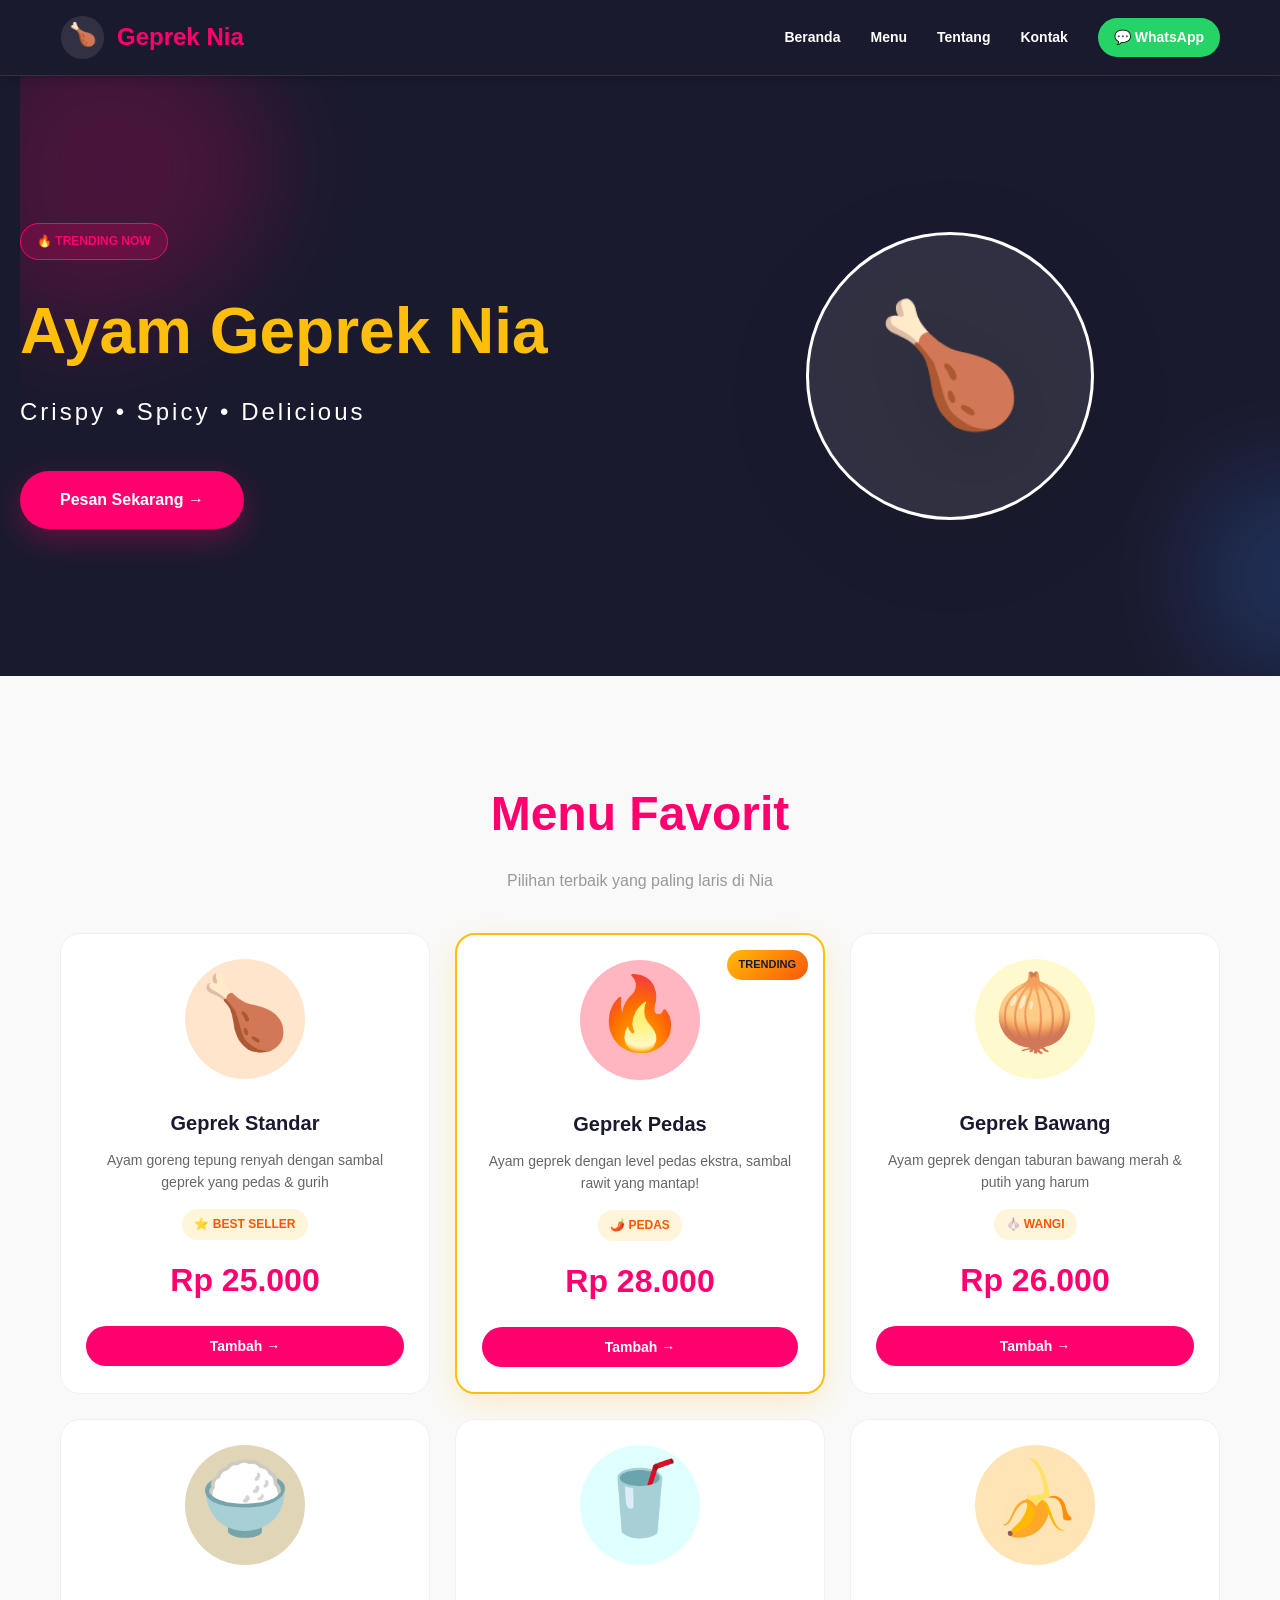
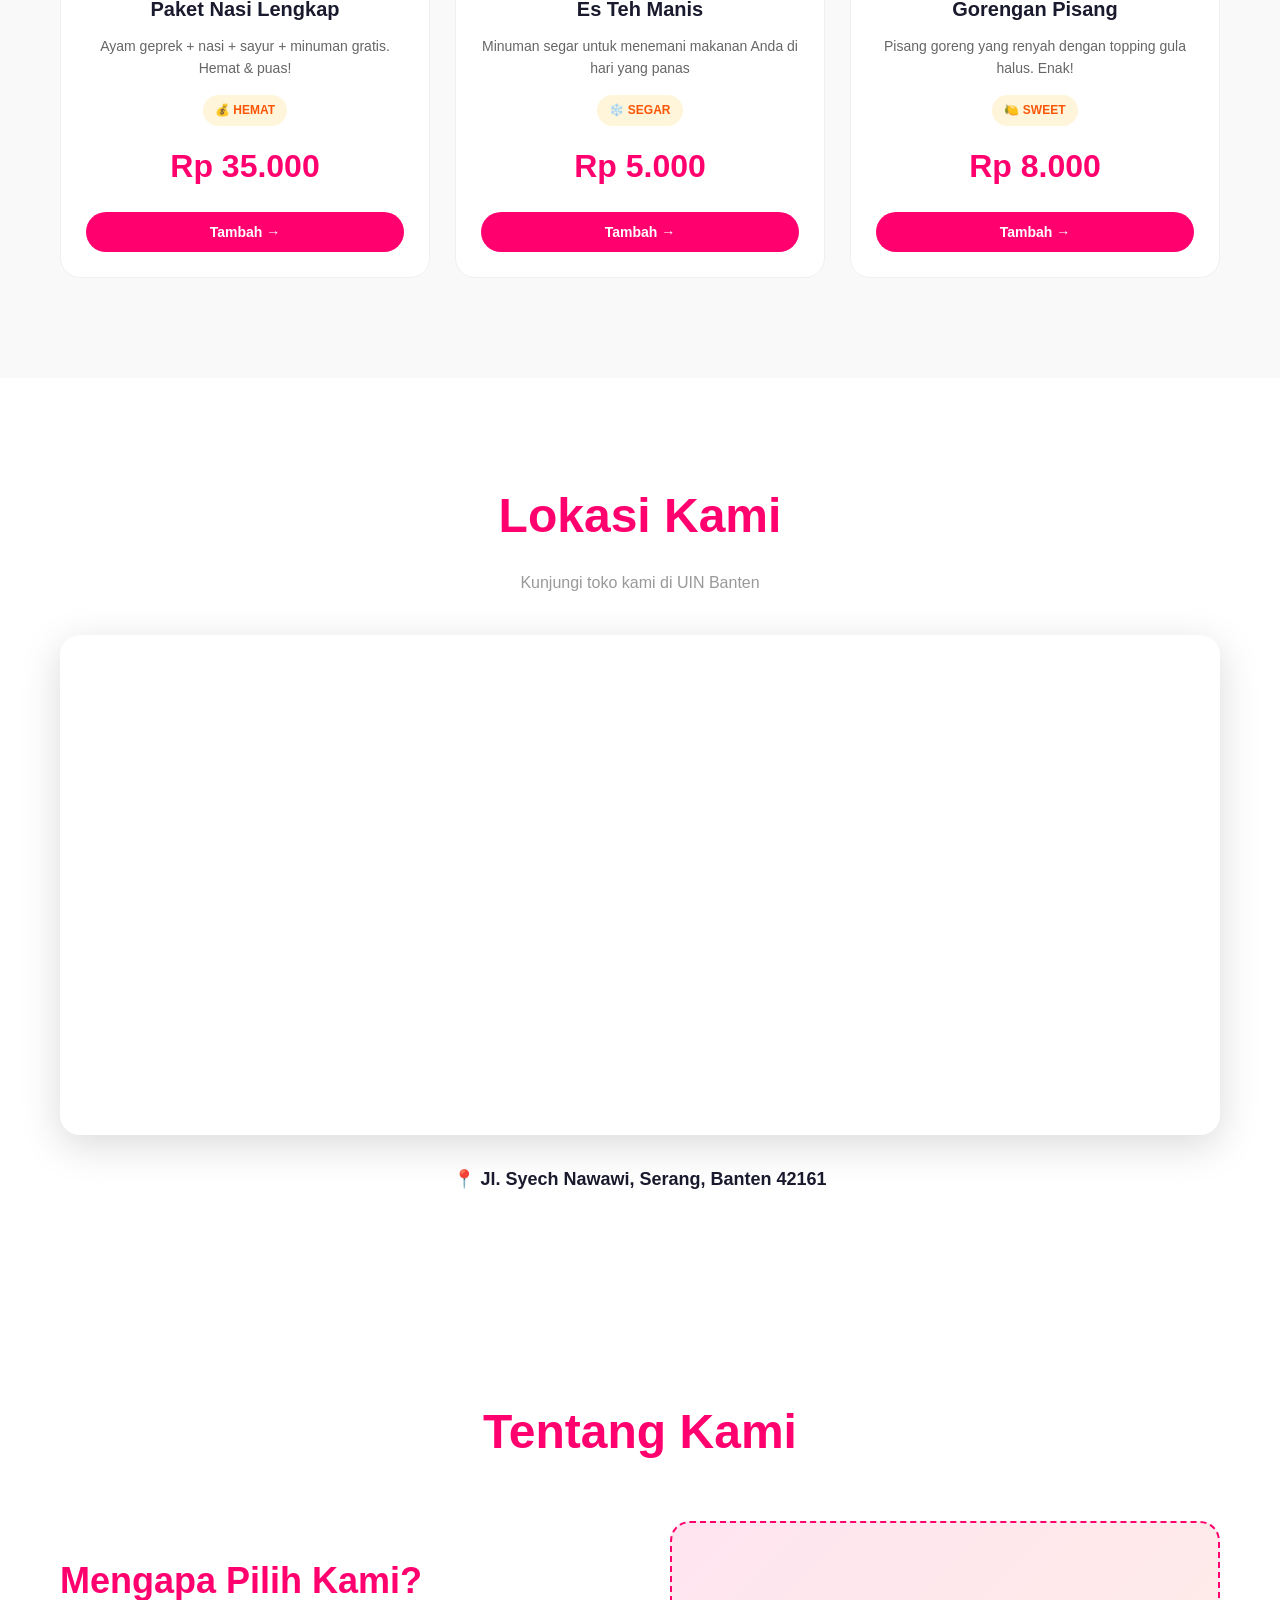
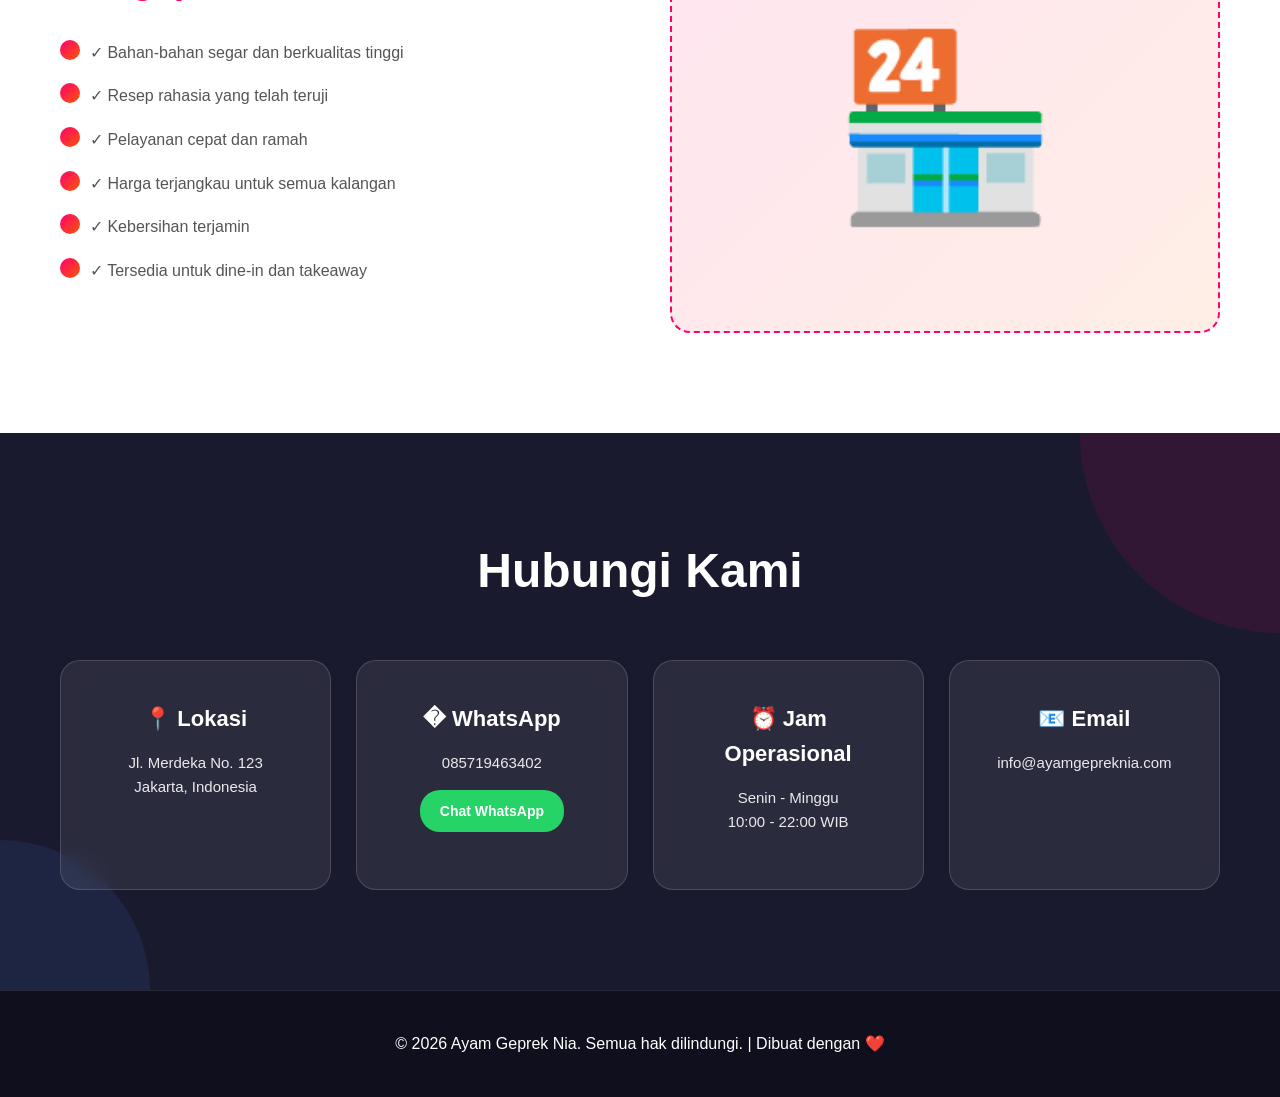
==== index.html @ e09f2ef0 "first commit" ====
<!DOCTYPE html>
<html lang="id">
<head>
    <meta charset="UTF-8">
    <meta name="viewport" content="width=device-width, initial-scale=1.0">
    <title>Ayam Geprek Nia - Restoran Makanan Lezat</title>
    <link rel="stylesheet" href="style.css">
</head>
<body>
    <!-- Header -->
    <header class="header">
        <div class="container">
            <div class="logo">
                <svg class="logo-svg" viewBox="0 0 100 100" xmlns="http://www.w3.org/2000/svg">
                    <circle cx="50" cy="50" r="48" fill="#fff" opacity="0.1"/>
                    <text x="50" y="60" font-size="50" font-weight="bold" text-anchor="middle" fill="#fff">🍗</text>
                </svg>
                <h1>Geprek Nia</h1>
            </div>
            <nav class="nav">
                <a href="#home">Beranda</a>
                <a href="#menu">Menu</a>
                <a href="#tentang">Tentang</a>
                <a href="#kontak">Kontak</a>
                <a href="https://wa.me/6285719463402" class="nav-whatsapp" target="_blank">💬 WhatsApp</a>
            </nav>
        </div>
    </header>

    <!-- Hero Section -->
    <section id="home" class="hero">
        <div class="hero-background">
            <div class="blob blob-1"></div>
            <div class="blob blob-2"></div>
        </div>
        <div class="hero-content">
            <span class="hero-badge">🔥 TRENDING NOW</span>
            <h2>Ayam Geprek Nia</h2>
            <p>Crispy • Spicy • Delicious</p>
            <a href="https://wa.me/6285719463402?text=Halo%20Geprek%20Nia%2C%20saya%20ingin%20memesan..." class="btn-order" target="_blank">Pesan Sekarang →</a>
        </div>
        <div class="hero-image">
            <svg viewBox="0 0 200 200" xmlns="http://www.w3.org/2000/svg" class="chicken-svg">
                <circle cx="100" cy="100" r="95" fill="rgba(255,255,255,0.1)" stroke="#fff" stroke-width="2"/>
                <text x="100" y="120" font-size="80" text-anchor="middle" fill="#fff">🍗</text>
            </svg>
        </div>
    </section>

    <!-- Menu Section -->
    <section id="menu" class="menu">
        <div class="container">
            <h2 class="section-title">Menu Favorit</h2>
            <p class="section-subtitle">Pilihan terbaik yang paling laris di Nia</p>
            
            <div class="menu-grid">
                <!-- Menu Item 1 -->
                <div class="menu-item">
                    <div class="menu-image">
                        <svg viewBox="0 0 100 100" xmlns="http://www.w3.org/2000/svg">
                            <circle cx="50" cy="50" r="50" fill="#FFE5CC"/>
                            <text x="50" y="65" font-size="60" text-anchor="middle">🍗</text>
                        </svg>
                    </div>
                    <h3>Geprek Standar</h3>
                    <p>Ayam goreng tepung renyah dengan sambal geprek yang pedas & gurih</p>
                    <div class="menu-badge">⭐ BEST SELLER</div>
                    <span class="price">Rp 25.000</span>
                    <button class="btn-add">Tambah →</button>
                </div>

                <!-- Menu Item 2 -->
                <div class="menu-item featured">
                    <div class="menu-image">
                        <svg viewBox="0 0 100 100" xmlns="http://www.w3.org/2000/svg">
                            <circle cx="50" cy="50" r="50" fill="#FFB6C1"/>
                            <text x="50" y="65" font-size="60" text-anchor="middle">🔥</text>
                        </svg>
                    </div>
                    <div class="featured-badge">TRENDING</div>
                    <h3>Geprek Pedas</h3>
                    <p>Ayam geprek dengan level pedas ekstra, sambal rawit yang mantap!</p>
                    <div class="menu-badge">🌶️ PEDAS</div>
                    <span class="price">Rp 28.000</span>
                    <button class="btn-add">Tambah →</button>
                </div>

                <!-- Menu Item 3 -->
                <div class="menu-item">
                    <div class="menu-image">
                        <svg viewBox="0 0 100 100" xmlns="http://www.w3.org/2000/svg">
                            <circle cx="50" cy="50" r="50" fill="#FFFACD"/>
                            <text x="50" y="65" font-size="60" text-anchor="middle">🧅</text>
                        </svg>
                    </div>
                    <h3>Geprek Bawang</h3>
                    <p>Ayam geprek dengan taburan bawang merah & putih yang harum</p>
                    <div class="menu-badge">🧄 WANGI</div>
                    <span class="price">Rp 26.000</span>
                    <button class="btn-add">Tambah →</button>
                </div>

                <!-- Menu Item 4 -->
                <div class="menu-item">
                    <div class="menu-image">
                        <svg viewBox="0 0 100 100" xmlns="http://www.w3.org/2000/svg">
                            <circle cx="50" cy="50" r="50" fill="#E0D5B7"/>
                            <text x="50" y="65" font-size="60" text-anchor="middle">🍚</text>
                        </svg>
                    </div>
                    <h3>Paket Nasi Lengkap</h3>
                    <p>Ayam geprek + nasi + sayur + minuman gratis. Hemat & puas!</p>
                    <div class="menu-badge">💰 HEMAT</div>
                    <span class="price">Rp 35.000</span>
                    <button class="btn-add">Tambah →</button>
                </div>

                <!-- Menu Item 5 -->
                <div class="menu-item">
                    <div class="menu-image">
                        <svg viewBox="0 0 100 100" xmlns="http://www.w3.org/2000/svg">
                            <circle cx="50" cy="50" r="50" fill="#E0FFFF"/>
                            <text x="50" y="65" font-size="60" text-anchor="middle">🥤</text>
                        </svg>
                    </div>
                    <h3>Es Teh Manis</h3>
                    <p>Minuman segar untuk menemani makanan Anda di hari yang panas</p>
                    <div class="menu-badge">❄️ SEGAR</div>
                    <span class="price">Rp 5.000</span>
                    <button class="btn-add">Tambah →</button>
                </div>

                <!-- Menu Item 6 -->
                <div class="menu-item">
                    <div class="menu-image">
                        <svg viewBox="0 0 100 100" xmlns="http://www.w3.org/2000/svg">
                            <circle cx="50" cy="50" r="50" fill="#FFE4B5"/>
                            <text x="50" y="65" font-size="60" text-anchor="middle">🍌</text>
                        </svg>
                    </div>
                    <h3>Gorengan Pisang</h3>
                    <p>Pisang goreng yang renyah dengan topping gula halus. Enak!</p>
                    <div class="menu-badge">🍋 SWEET</div>
                    <span class="price">Rp 8.000</span>
                    <button class="btn-add">Tambah →</button>
                </div>
            </div>
        </div>
    </section>

    <!-- Peta Section -->
    <section id="peta" class="peta">
        <div class="container">
            <h2 class="section-title">Lokasi Kami</h2>
            <p class="section-subtitle">Kunjungi toko kami di UIN Banten</p>
            <div class="peta-container">
                <iframe class="peta-embed" src="https://www.google.com/maps/embed?pb=!1m18!1m12!1m3!1d3960.8637779384717!2d106.16564!3d-6.297699!2m3!1f0!2f0!3f0!3m2!1i1024!2i768!4f13.1!3m3!1m2!1s0x2e42017f0c0c0001%3A0x0!2sUIN%20Sultan%20Maulana%20Hasanuddin%20Banten!5e0!3m2!1sid!2sid!4v1687000000000" width="600" height="450" style="border:0;" allowfullscreen="" loading="lazy" referrerpolicy="no-referrer-when-downgrade"></iframe>
            </div>
            <p class="alamat-text">📍 Jl. Syech Nawawi, Serang, Banten 42161</p>
        </div>
    </section>

    <!-- Tentang Section -->
    <section id="tentang" class="tentang">
        <div class="container">
            <h2 class="section-title">Tentang Kami</h2>
            <div class="tentang-content">
                <div class="tentang-text">
                    <h3>Mengapa Pilih Kami?</h3>
                    <ul class="tentang-list">
                        <li>✓ Bahan-bahan segar dan berkualitas tinggi</li>
                        <li>✓ Resep rahasia yang telah teruji</li>
                        <li>✓ Pelayanan cepat dan ramah</li>
                        <li>✓ Harga terjangkau untuk semua kalangan</li>
                        <li>✓ Kebersihan terjamin</li>
                        <li>✓ Tersedia untuk dine-in dan takeaway</li>
                    </ul>
                </div>
                <div class="tentang-image">
                    <div class="image-placeholder">🏪</div>
                </div>
            </div>
        </div>
    </section>

    <!-- Kontak Section -->
    <section id="kontak" class="kontak">
        <div class="container">
            <h2 class="section-title">Hubungi Kami</h2>
            <div class="kontak-content">
                <div class="kontak-item">
                    <h3>📍 Lokasi</h3>
                    <p>Jl. Merdeka No. 123<br>Jakarta, Indonesia</p>
                </div>
                <div class="kontak-item">
                    <h3>� WhatsApp</h3>
                    <p>085719463402</p>
                    <a href="https://wa.me/6285719463402" class="btn-whatsapp" target="_blank">Chat WhatsApp</a>
                </div>
                <div class="kontak-item">
                    <h3>⏰ Jam Operasional</h3>
                    <p>Senin - Minggu<br>10:00 - 22:00 WIB</p>
                </div>
                <div class="kontak-item">
                    <h3>📧 Email</h3>
                    <p>info@ayamgepreknia.com</p>
                </div>
            </div>
        </div>
    </section>

    <!-- Footer -->
    <footer class="footer">
        <div class="container">
            <p>&copy; 2026 Ayam Geprek Nia. Semua hak dilindungi. | Dibuat dengan ❤️</p>
        </div>
    </footer>
</body>
</html>
---- style.css ----
* {
    margin: 0;
    padding: 0;
    box-sizing: border-box;
}

:root {
    --primary: #FF006E;
    --secondary: #FB5607;
    --accent: #FFBE0B;
    --dark: #1a1a2e;
    --light: #f9f9f9;
    --white: #ffffff;
    --purple: #8338EC;
    --cyan: #3A86FF;
    --green-wa: #25D366;
}

body {
    font-family: 'Inter', 'Segoe UI', sans-serif;
    line-height: 1.6;
    color: var(--dark);
    overflow-x: hidden;
    background: #f5f5f5;
}

.container {
    max-width: 1200px;
    margin: 0 auto;
    padding: 0 20px;
}

/* Header */
.header {
    background: var(--dark);
    color: var(--white);
    padding: 15px 0;
    position: sticky;
    top: 0;
    z-index: 100;
    backdrop-filter: blur(10px);
    border-bottom: 1px solid rgba(255,255,255,0.1);
    box-shadow: 0 2px 10px rgba(0,0,0,0.2);
}

.header .container {
    display: flex;
    justify-content: space-between;
    align-items: center;
}

.logo {
    display: flex;
    align-items: center;
    gap: 12px;
}

.logo-svg {
    width: 45px;
    height: 45px;
}

.logo h1 {
    font-size: 24px;
    font-weight: 800;
    color: var(--primary);
}

.nav {
    display: flex;
    gap: 30px;
    align-items: center;
}

.nav a {
    color: var(--white);
    text-decoration: none;
    font-weight: 600;
    font-size: 14px;
    transition: all 0.3s ease;
    position: relative;
}

.nav a::after {
    content: '';
    position: absolute;
    bottom: -5px;
    left: 0;
    width: 0;
    height: 2px;
    background: var(--primary);
    transition: width 0.3s ease;
}

.nav a:hover::after {
    width: 100%;
}

.nav-whatsapp {
    background: var(--green-wa);
    color: var(--white) !important;
    padding: 8px 16px;
    border-radius: 20px;
    font-weight: 700;
    transition: all 0.3s ease;
}

.nav-whatsapp:hover {
    transform: scale(1.05);
    box-shadow: 0 5px 15px rgba(37, 211, 102, 0.4);
}

/* Hero Section */
.hero {
    position: relative;
    padding: 100px 20px;
    min-height: 600px;
    display: flex;
    align-items: center;
    justify-content: space-between;
    overflow: hidden;
    background: var(--dark);
}

.hero-background {
    position: absolute;
    width: 100%;
    height: 100%;
    overflow: hidden;
    z-index: 1;
}

.blob {
    position: absolute;
    background: var(--primary);
    border-radius: 40% 60% 70% 30% / 40% 50% 60% 50%;
    filter: blur(50px);
    opacity: 0.2;
    animation: blobAnimation 8s infinite;
}

.blob-1 {
    width: 300px;
    height: 300px;
    top: -50px;
    left: -50px;
}

.blob-2 {
    width: 200px;
    height: 200px;
    bottom: 0;
    right: -100px;
    background: var(--cyan);
    animation: blobAnimation 10s infinite reverse;
}

.hero-content {
    flex: 1;
    z-index: 2;
    color: var(--white);
}

.hero-badge {
    display: inline-block;
    background: rgba(255, 0, 110, 0.2);
    border: 1px solid var(--primary);
    color: var(--primary);
    padding: 8px 16px;
    border-radius: 20px;
    font-size: 12px;
    font-weight: 700;
    margin-bottom: 20px;
    backdrop-filter: blur(10px);
    animation: fadeInUp 0.8s ease;
}

.hero-content h2 {
    font-size: 64px;
    font-weight: 900;
    margin-bottom: 10px;
    color: var(--accent);
    animation: fadeInUp 0.8s ease 0.2s both;
}

.hero-content p {
    font-size: 24px;
    margin-bottom: 40px;
    opacity: 0.8;
    letter-spacing: 3px;
    animation: fadeInUp 0.8s ease 0.4s both;
}

.btn-order {
    display: inline-block;
    background: var(--primary);
    color: var(--white);
    padding: 16px 40px;
    font-size: 16px;
    border: none;
    border-radius: 30px;
    cursor: pointer;
    font-weight: 700;
    transition: all 0.3s ease;
    box-shadow: 0 10px 30px rgba(255, 0, 110, 0.3);
    animation: fadeInUp 0.8s ease 0.6s both;
    text-decoration: none;
    text-align: center;
}

.btn-order:hover {
    transform: translateY(-5px);
    box-shadow: 0 15px 40px rgba(255, 0, 110, 0.4);
}

.hero-image {
    flex: 1;
    display: flex;
    justify-content: center;
    align-items: center;
    z-index: 2;
}

.chicken-svg {
    width: 300px;
    height: 300px;
    filter: drop-shadow(0 20px 40px rgba(0,0,0,0.3));
    animation: float 3s ease-in-out infinite;
}

/* Section Title */
.section-title {
    font-size: 48px;
    font-weight: 900;
    text-align: center;
    margin-bottom: 15px;
    color: var(--primary);
}

.section-subtitle {
    text-align: center;
    color: #999;
    font-size: 16px;
    margin-bottom: 40px;
    font-weight: 500;
}

/* Menu Section */
.menu {
    padding: 100px 20px;
    background: var(--light);
}

.menu-grid {
    display: grid;
    grid-template-columns: repeat(auto-fit, minmax(300px, 1fr));
    gap: 25px;
    margin-top: 40px;
}

.menu-item {
    background: var(--white);
    border-radius: 20px;
    padding: 25px;
    text-align: center;
    border: 1px solid #f0f0f0;
    transition: all 0.4s cubic-bezier(0.23, 1, 0.320, 1);
    position: relative;
    overflow: hidden;
}

.menu-item::before {
    content: '';
    position: absolute;
    top: 0;
    left: 0;
    right: 0;
    bottom: 0;
    background: linear-gradient(135deg, rgba(255, 0, 110, 0.05) 0%, rgba(251, 86, 7, 0.05) 100%);
    opacity: 0;
    transition: opacity 0.4s ease;
    z-index: 0;
}

.menu-item:hover {
    transform: translateY(-15px);
    box-shadow: 0 20px 50px rgba(0,0,0,0.15);
    border-color: var(--primary);
}

.menu-item:hover::before {
    opacity: 1;
}

.menu-item.featured {
    border: 2px solid var(--accent);
    box-shadow: 0 10px 35px rgba(255, 190, 11, 0.2);
}

.menu-item.featured:hover {
    box-shadow: 0 20px 50px rgba(255, 190, 11, 0.3);
}

.featured-badge {
    position: absolute;
    top: 15px;
    right: 15px;
    background: linear-gradient(135deg, var(--accent) 0%, var(--secondary) 100%);
    color: var(--dark);
    padding: 6px 12px;
    border-radius: 20px;
    font-size: 11px;
    font-weight: 800;
    z-index: 2;
}

.menu-image {
    position: relative;
    z-index: 1;
    margin-bottom: 20px;
}

.menu-image svg {
    width: 120px;
    height: 120px;
    margin: 0 auto;
}

.menu-item h3 {
    font-size: 20px;
    margin-bottom: 10px;
    color: var(--dark);
    font-weight: 800;
    z-index: 1;
    position: relative;
}

.menu-item p {
    color: #666;
    font-size: 14px;
    margin-bottom: 15px;
    height: auto;
    z-index: 1;
    position: relative;
}

.menu-badge {
    display: inline-block;
    background: rgba(255, 190, 11, 0.15);
    color: var(--secondary);
    padding: 6px 12px;
    border-radius: 20px;
    font-size: 12px;
    font-weight: 700;
    margin-bottom: 15px;
    z-index: 1;
    position: relative;
}

.price {
    display: block;
    font-size: 32px;
    font-weight: 900;
    color: var(--primary);
    margin-bottom: 20px;
    z-index: 1;
    position: relative;
}

.btn-add {
    background: var(--primary);
    color: var(--white);
    padding: 12px 30px;
    border: none;
    border-radius: 25px;
    cursor: pointer;
    font-weight: 700;
    font-size: 14px;
    transition: all 0.3s ease;
    width: 100%;
    z-index: 1;
    position: relative;
}

.btn-add:hover {
    transform: scale(1.05);
    box-shadow: 0 10px 25px rgba(255, 0, 110, 0.3);
}

/* Peta Section */
.peta {
    padding: 100px 20px;
    background: var(--white);
}

.peta-container {
    display: flex;
    justify-content: center;
    margin-bottom: 30px;
    border-radius: 20px;
    overflow: hidden;
    box-shadow: 0 10px 40px rgba(0,0,0,0.15);
}

.peta-embed {
    width: 100%;
    max-width: 800px;
    height: 500px;
    border-radius: 20px;
}

.alamat-text {
    text-align: center;
    font-size: 18px;
    color: var(--dark);
    font-weight: 600;
    margin-top: 30px;
}

/* Tentang Section */
.tentang {
    padding: 100px 20px;
    background: var(--white);
}

.tentang-content {
    display: grid;
    grid-template-columns: 1fr 1fr;
    gap: 60px;
    align-items: center;
    margin-top: 50px;
}

.tentang-text h3 {
    font-size: 36px;
    margin-bottom: 30px;
    font-weight: 900;
    color: var(--primary);
}

.tentang-list {
    list-style: none;
}

.tentang-list li {
    font-size: 16px;
    margin-bottom: 18px;
    color: #555;
    font-weight: 500;
    transition: all 0.3s ease;
    padding-left: 30px;
    position: relative;
}

.tentang-list li::before {
    content: '';
    position: absolute;
    left: 0;
    width: 20px;
    height: 20px;
    background: linear-gradient(135deg, var(--primary) 0%, var(--secondary) 100%);
    border-radius: 50%;
    display: flex;
    align-items: center;
    justify-content: center;
    font-size: 12px;
}

.tentang-list li:hover {
    color: var(--primary);
    transform: translateX(10px);
}

.image-placeholder {
    font-size: 180px;
    text-align: center;
    background: linear-gradient(135deg, rgba(255, 0, 110, 0.1) 0%, rgba(251, 86, 7, 0.1) 100%);
    padding: 60px 40px;
    border-radius: 20px;
    border: 2px dashed var(--primary);
}

/* Kontak Section */
.kontak {
    background: var(--dark);
    color: var(--white);
    padding: 100px 20px;
    position: relative;
    overflow: hidden;
}

.kontak::before {
    content: '';
    position: absolute;
    width: 400px;
    height: 400px;
    background: var(--primary);
    border-radius: 50%;
    top: -200px;
    right: -200px;
    opacity: 0.1;
    z-index: 1;
}

.kontak::after {
    content: '';
    position: absolute;
    width: 300px;
    height: 300px;
    background: var(--cyan);
    border-radius: 50%;
    bottom: -150px;
    left: -150px;
    opacity: 0.1;
    z-index: 1;
}

.kontak .section-title {
    color: var(--white);
    position: relative;
    z-index: 2;
}

.kontak-content {
    display: grid;
    grid-template-columns: repeat(auto-fit, minmax(250px, 1fr));
    gap: 25px;
    margin-top: 50px;
    position: relative;
    z-index: 2;
}

.kontak-item {
    text-align: center;
    padding: 40px;
    background: rgba(255, 255, 255, 0.08);
    border: 1px solid rgba(255, 255, 255, 0.15);
    border-radius: 20px;
    backdrop-filter: blur(10px);
    transition: all 0.3s ease;
}

.kontak-item:hover {
    background: rgba(255, 255, 255, 0.12);
    border-color: var(--primary);
    transform: translateY(-10px);
}

.kontak-item h3 {
    font-size: 22px;
    margin-bottom: 15px;
    font-weight: 800;
}

.kontak-item p {
    font-size: 15px;
    opacity: 0.9;
    margin-bottom: 15px;
}

.btn-whatsapp {
    display: inline-block;
    background: var(--green-wa);
    color: var(--white);
    padding: 10px 20px;
    border-radius: 20px;
    text-decoration: none;
    font-weight: 700;
    transition: all 0.3s ease;
    font-size: 14px;
}

.btn-whatsapp:hover {
    transform: scale(1.05);
    box-shadow: 0 5px 15px rgba(37, 211, 102, 0.4);
}

/* Footer */
.footer {
    background: #0f0f1e;
    color: var(--white);
    text-align: center;
    padding: 40px 20px;
    font-weight: 500;
    border-top: 1px solid rgba(255,255,255,0.1);
}

/* Animations */
@keyframes fadeInUp {
    from {
        opacity: 0;
        transform: translateY(30px);
    }
    to {
        opacity: 1;
        transform: translateY(0);
    }
}

@keyframes blobAnimation {
    0%, 100% { transform: translate(0, 0) scale(1); }
    25% { transform: translate(20px, -50px) scale(1.1); }
    50% { transform: translate(-20px, 20px) scale(0.9); }
    75% { transform: translate(50px, 50px) scale(1.05); }
}

@keyframes float {
    0%, 100% { transform: translateY(0px); }
    50% { transform: translateY(-20px); }
}

/* Responsive Design */
@media (max-width: 768px) {
    .header .container {
        flex-direction: column;
        gap: 15px;
    }

    .nav {
        flex-direction: row;
        gap: 15px;
        font-size: 13px;
        flex-wrap: wrap;
        justify-content: center;
    }

    .hero {
        flex-direction: column;
        padding: 60px 20px;
        min-height: auto;
    }

    .hero-content h2 {
        font-size: 40px;
    }

    .hero-content p {
        font-size: 18px;
    }

    .chicken-svg {
        width: 200px;
        height: 200px;
    }

    .section-title {
        font-size: 36px;
    }

    .menu-grid {
        grid-template-columns: 1fr;
    }

    .tentang-content {
        grid-template-columns: 1fr;
        gap: 40px;
    }

    .tentang-text h3 {
        font-size: 28px;
    }

    .kontak-content {
        grid-template-columns: 1fr;
    }

    .logo h1 {
        font-size: 20px;
    }

    .peta-embed {
        height: 350px;
    }
}

@media (max-width: 480px) {
    .hero-content h2 {
        font-size: 28px;
    }

    .section-title {
        font-size: 24px;
    }

    .menu-item {
        padding: 20px;
    }

    .btn-order,
    .btn-add {
        padding: 12px 20px;
        font-size: 14px;
    }

    .tentang-text h3 {
        font-size: 24px;
    }

    .image-placeholder {
        font-size: 100px;
        padding: 40px 20px;
    }

    .nav {
        gap: 10px;
    }

    .nav-whatsapp {
        padding: 6px 12px;
        font-size: 12px;
    }

    .peta-embed {
        height: 300px;
    }
}
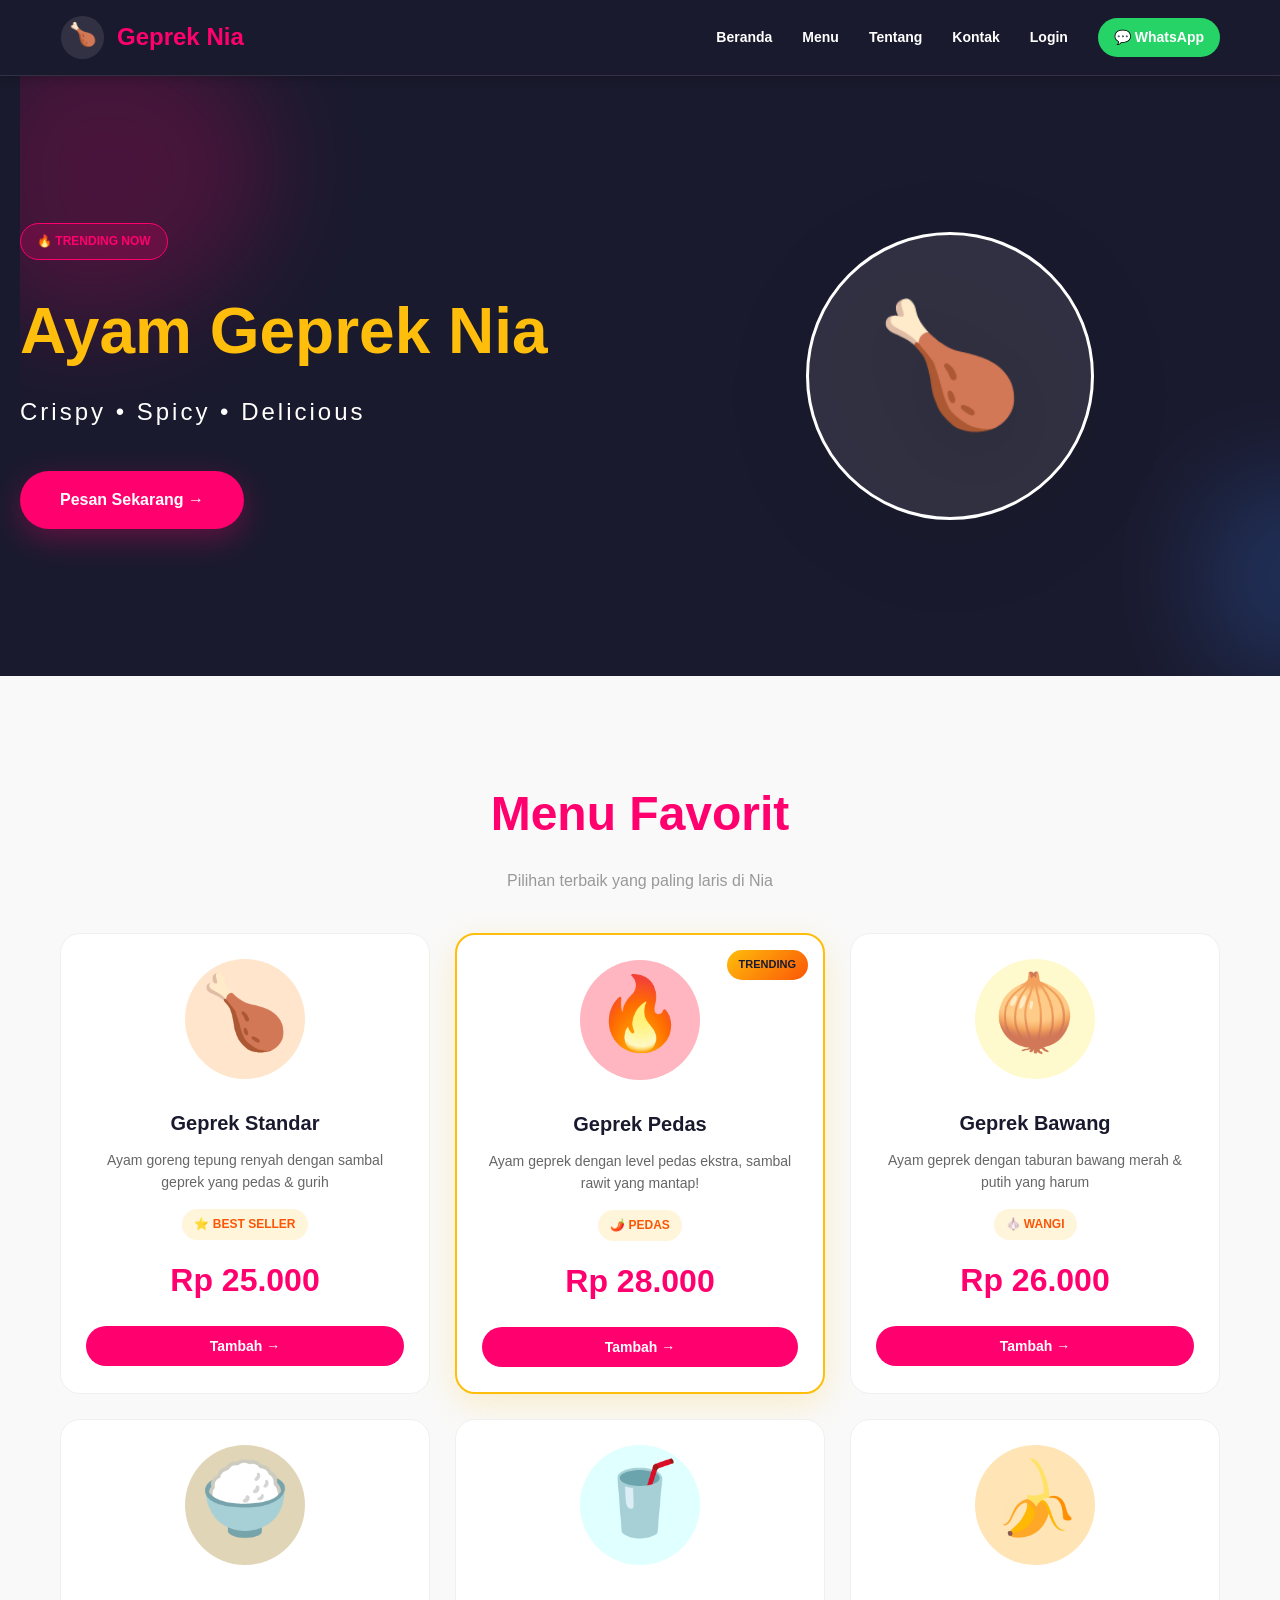
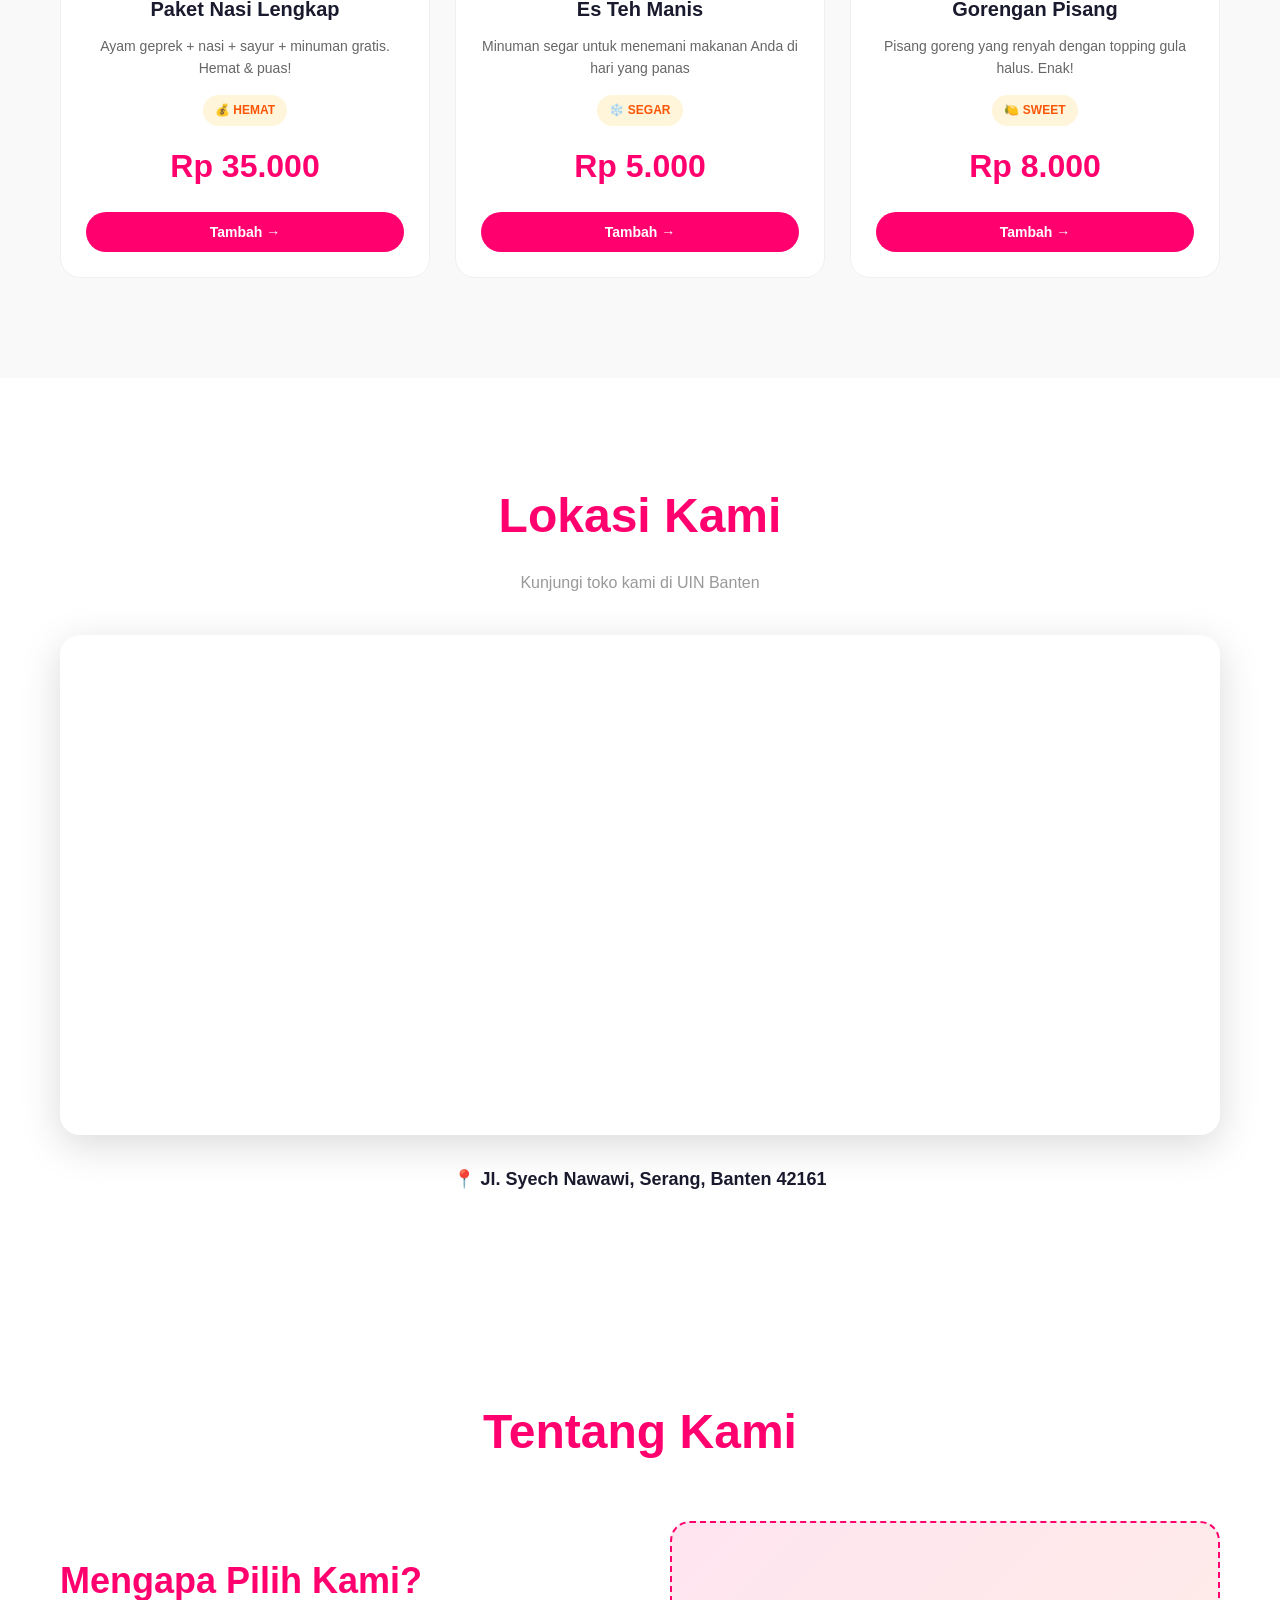
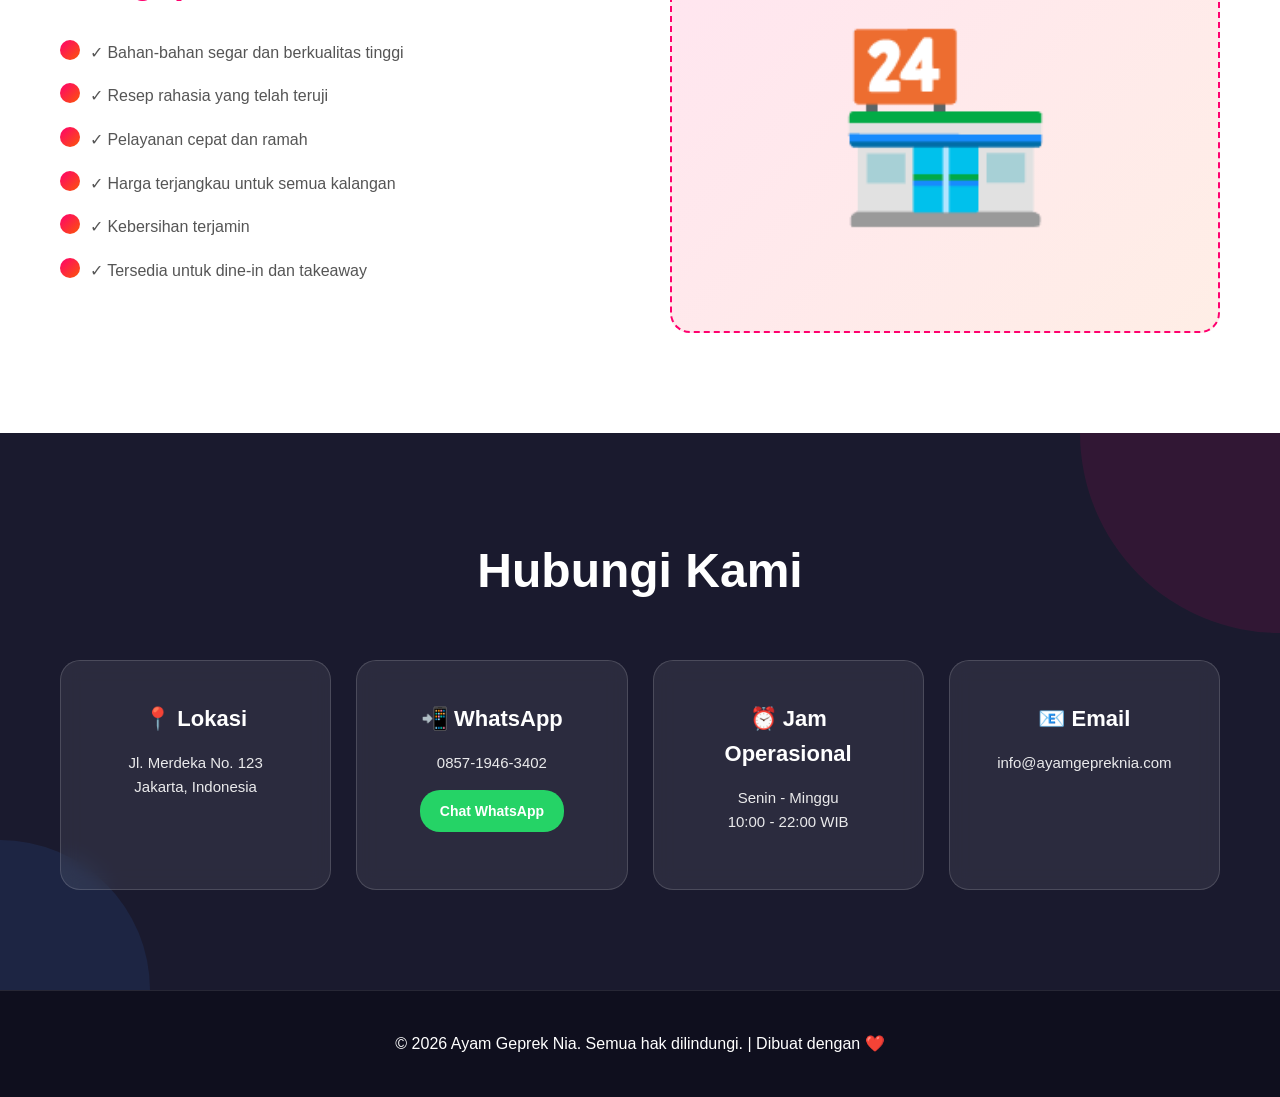
==== commit b73a2a24: "Add separate login/signup pages and update WhatsApp link" ====
--- a/index.html
+++ b/index.html
@@ -22,6 +22,7 @@
                 <a href="#menu">Menu</a>
                 <a href="#tentang">Tentang</a>
                 <a href="#kontak">Kontak</a>
+                <a href="login.html">Login</a>
                 <a href="https://wa.me/6285719463402" class="nav-whatsapp" target="_blank">💬 WhatsApp</a>
             </nav>
         </div>
@@ -193,8 +194,8 @@
                     <p>Jl. Merdeka No. 123<br>Jakarta, Indonesia</p>
                 </div>
                 <div class="kontak-item">
-                    <h3>� WhatsApp</h3>
-                    <p>085719463402</p>
+                    <h3>📲 WhatsApp</h3>
+                    <p>0857-1946-3402</p>
                     <a href="https://wa.me/6285719463402" class="btn-whatsapp" target="_blank">Chat WhatsApp</a>
                 </div>
                 <div class="kontak-item">
--- a/style.css
+++ b/style.css
@@ -243,6 +243,135 @@
     font-size: 16px;
     margin-bottom: 40px;
     font-weight: 500;
+}
+
+/* Login Section */
+.login {
+    padding: 100px 20px;
+    background: linear-gradient(180deg, rgba(255, 255, 255, 0.95), rgba(245, 245, 245, 0.95));
+}
+
+.login-card {
+    max-width: 620px;
+    margin: 0 auto;
+    background: var(--white);
+    border-radius: 30px;
+    box-shadow: 0 30px 80px rgba(0,0,0,0.12);
+    overflow: hidden;
+}
+
+.login-card-header {
+    padding: 40px 40px 20px;
+    background: linear-gradient(135deg, var(--primary), var(--secondary));
+    color: var(--white);
+    text-align: center;
+}
+
+.login-card-header h2 {
+    margin-bottom: 10px;
+    font-size: 32px;
+}
+
+.login-card-header p {
+    margin: 0;
+    opacity: 0.9;
+    font-size: 15px;
+}
+
+.login-form {
+    padding: 35px 40px 45px;
+    display: grid;
+    gap: 20px;
+}
+
+.form-group {
+    display: grid;
+    gap: 10px;
+}
+
+.form-group label {
+    font-weight: 700;
+    color: var(--dark);
+    font-size: 14px;
+}
+
+.login-input {
+    width: 100%;
+    padding: 16px 18px;
+    border: 1px solid #ddd;
+    border-radius: 16px;
+    font-size: 15px;
+    outline: none;
+    transition: border-color 0.3s ease, box-shadow 0.3s ease;
+}
+
+.login-input:focus {
+    border-color: var(--primary);
+    box-shadow: 0 0 0 4px rgba(255, 0, 110, 0.12);
+}
+
+.login-actions {
+    display: flex;
+    justify-content: space-between;
+    align-items: center;
+    gap: 20px;
+    flex-wrap: wrap;
+}
+
+.checkbox-label {
+    display: inline-flex;
+    align-items: center;
+    gap: 10px;
+    font-size: 14px;
+    color: #555;
+}
+
+.checkbox-label input {
+    width: 16px;
+    height: 16px;
+}
+
+.link-text {
+    color: var(--primary);
+    text-decoration: none;
+    font-weight: 700;
+}
+
+.link-text:hover {
+    text-decoration: underline;
+}
+
+.btn-login {
+    padding: 18px 30px;
+    border: none;
+    border-radius: 28px;
+    background: var(--secondary);
+    color: var(--white);
+    font-size: 16px;
+    font-weight: 800;
+    cursor: pointer;
+    transition: transform 0.3s ease, box-shadow 0.3s ease;
+}
+
+.btn-login:hover {
+    transform: translateY(-3px);
+    box-shadow: 0 18px 30px rgba(251, 86, 7, 0.25);
+}
+
+.login-note {
+    font-size: 14px;
+    color: #666;
+    text-align: center;
+}
+
+.login-note a {
+    color: var(--primary);
+    text-decoration: none;
+    font-weight: 700;
+}
+
+.login-note a:hover {
+    text-decoration: underline;
 }
 
 /* Menu Section */
